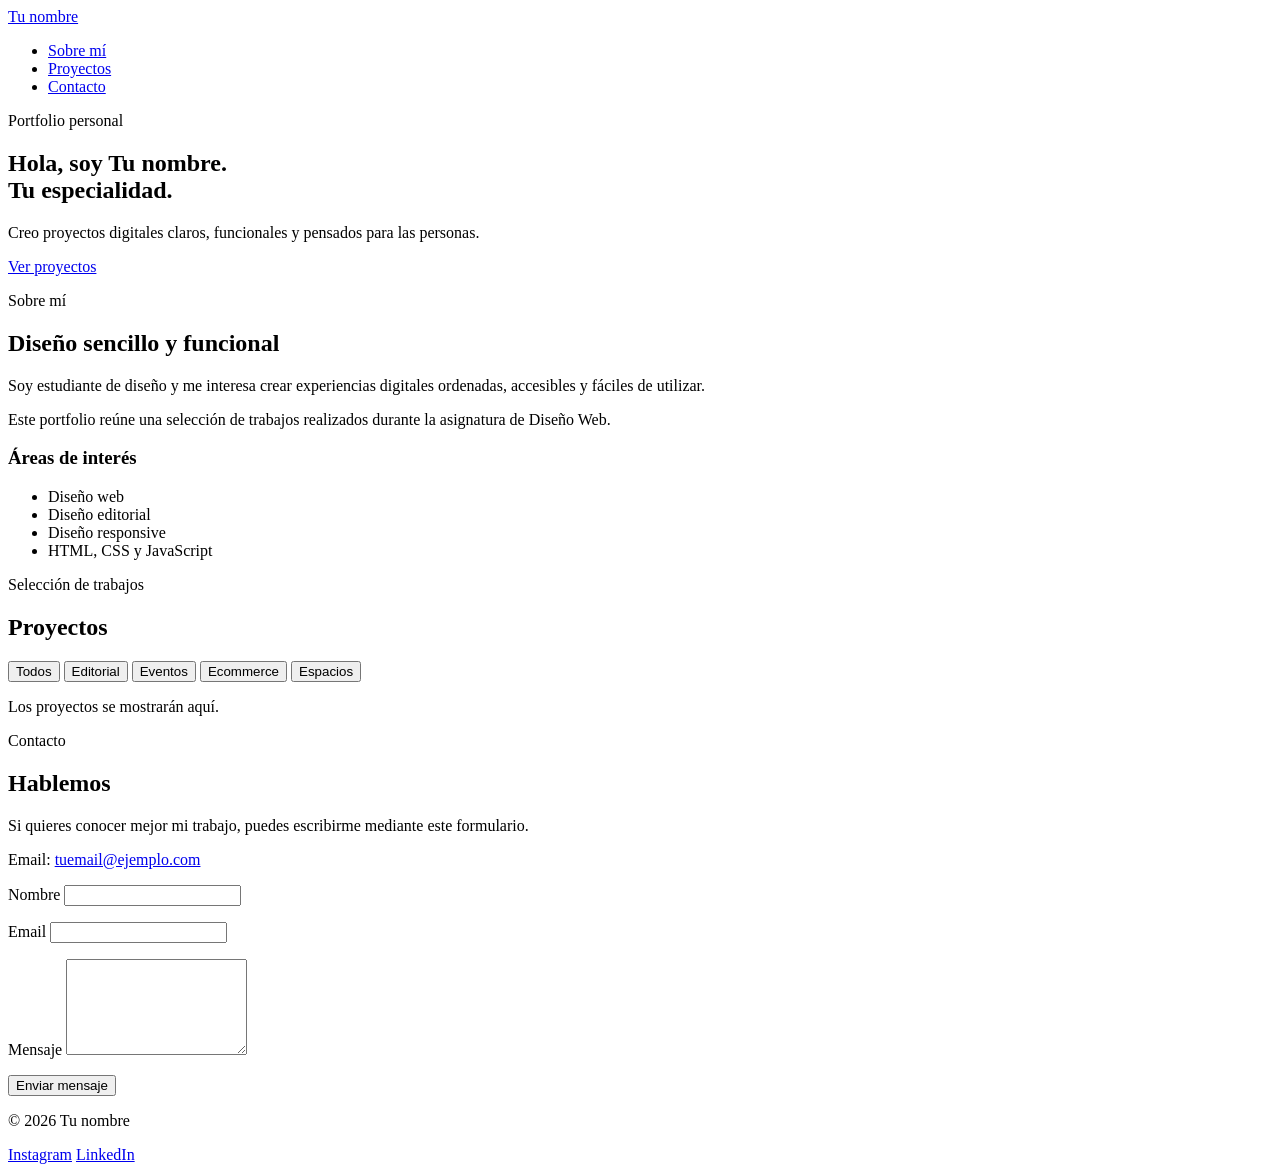
==== index.html @ 65d82bed "feat: añadir estructura semántica de la página principal" ====
<!DOCTYPE html>
<html lang="es">
  <head>
    <meta charset="UTF-8" />
    <meta name="viewport" content="width=device-width, initial-scale=1.0" />
    <meta
      name="description"
      content="Portfolio de diseño web con una selección de proyectos académicos."
    />
    <title>Tu nombre | Portfolio</title>
  </head>
  <body>
    <header class="site-header">
      <div class="container header-content">
        <a class="brand" href="index.html">Tu nombre</a>
        <nav class="main-nav" aria-label="Navegación principal">
          <ul class="nav-list">
            <li><a href="#sobre-mi">Sobre mí</a></li>
            <li><a href="#proyectos">Proyectos</a></li>
            <li><a href="#contacto">Contacto</a></li>
          </ul>
        </nav>
      </div>
    </header>

    <main>
      <section class="hero">
        <div class="container hero-content">
          <p class="section-label">Portfolio personal</p>
          <h1>Hola, soy Tu nombre.<br />Tu especialidad.</h1>
          <p class="hero-text">
            Creo proyectos digitales claros, funcionales y pensados para las
            personas.
          </p>
          <a class="button" href="#proyectos">Ver proyectos</a>
        </div>
      </section>

      <section class="section" id="sobre-mi">
        <div class="container about-layout">
          <div>
            <p class="section-label">Sobre mí</p>
            <h2>Diseño sencillo y funcional</h2>
          </div>
          <div class="about-text">
            <p>
              Soy estudiante de diseño y me interesa crear experiencias
              digitales ordenadas, accesibles y fáciles de utilizar.
            </p>
            <p>
              Este portfolio reúne una selección de trabajos realizados
              durante la asignatura de Diseño Web.
            </p>
            <h3>Áreas de interés</h3>
            <ul class="skills-list">
              <li>Diseño web</li>
              <li>Diseño editorial</li>
              <li>Diseño responsive</li>
              <li>HTML, CSS y JavaScript</li>
            </ul>
          </div>
        </div>
      </section>

      <section class="section section-alt" id="proyectos">
        <div class="container">
          <div class="section-heading">
            <p class="section-label">Selección de trabajos</p>
            <h2>Proyectos</h2>
          </div>

          <div class="filters" aria-label="Filtrar proyectos">
            <button class="filter-button active" type="button" data-filter="Todos">
              Todos
            </button>
            <button class="filter-button" type="button" data-filter="Editorial">
              Editorial
            </button>
            <button class="filter-button" type="button" data-filter="Eventos">
              Eventos
            </button>
            <button class="filter-button" type="button" data-filter="Ecommerce">
              Ecommerce
            </button>
            <button class="filter-button" type="button" data-filter="Espacios">
              Espacios
            </button>
          </div>

          <div class="projects-grid" id="projectsGrid">
            <p>Los proyectos se mostrarán aquí.</p>
          </div>
        </div>
      </section>

      <section class="section" id="contacto">
        <div class="container contact-layout">
          <div>
            <p class="section-label">Contacto</p>
            <h2>Hablemos</h2>
            <p>
              Si quieres conocer mejor mi trabajo, puedes escribirme mediante
              este formulario.
            </p>
            <p>
              Email:
              <a href="mailto:tuemail@ejemplo.com">tuemail@ejemplo.com</a>
            </p>
          </div>

          <form class="contact-form" id="contactForm" novalidate>
            <div class="form-field">
              <label for="name">Nombre</label>
              <input id="name" name="name" type="text" />
              <p class="form-error" id="nameError"></p>
            </div>

            <div class="form-field">
              <label for="email">Email</label>
              <input id="email" name="email" type="email" />
              <p class="form-error" id="emailError"></p>
            </div>

            <div class="form-field">
              <label for="message">Mensaje</label>
              <textarea id="message" name="message" rows="6"></textarea>
              <p class="form-error" id="messageError"></p>
            </div>

            <button class="button" type="submit">Enviar mensaje</button>
            <p class="form-feedback" id="formFeedback"></p>
          </form>
        </div>
      </section>
    </main>

    <footer class="site-footer">
      <div class="container footer-content">
        <p>© 2026 Tu nombre</p>
        <div class="footer-links">
          <a href="#">Instagram</a>
          <a href="#">LinkedIn</a>
        </div>
      </div>
    </footer>
  </body>
</html>
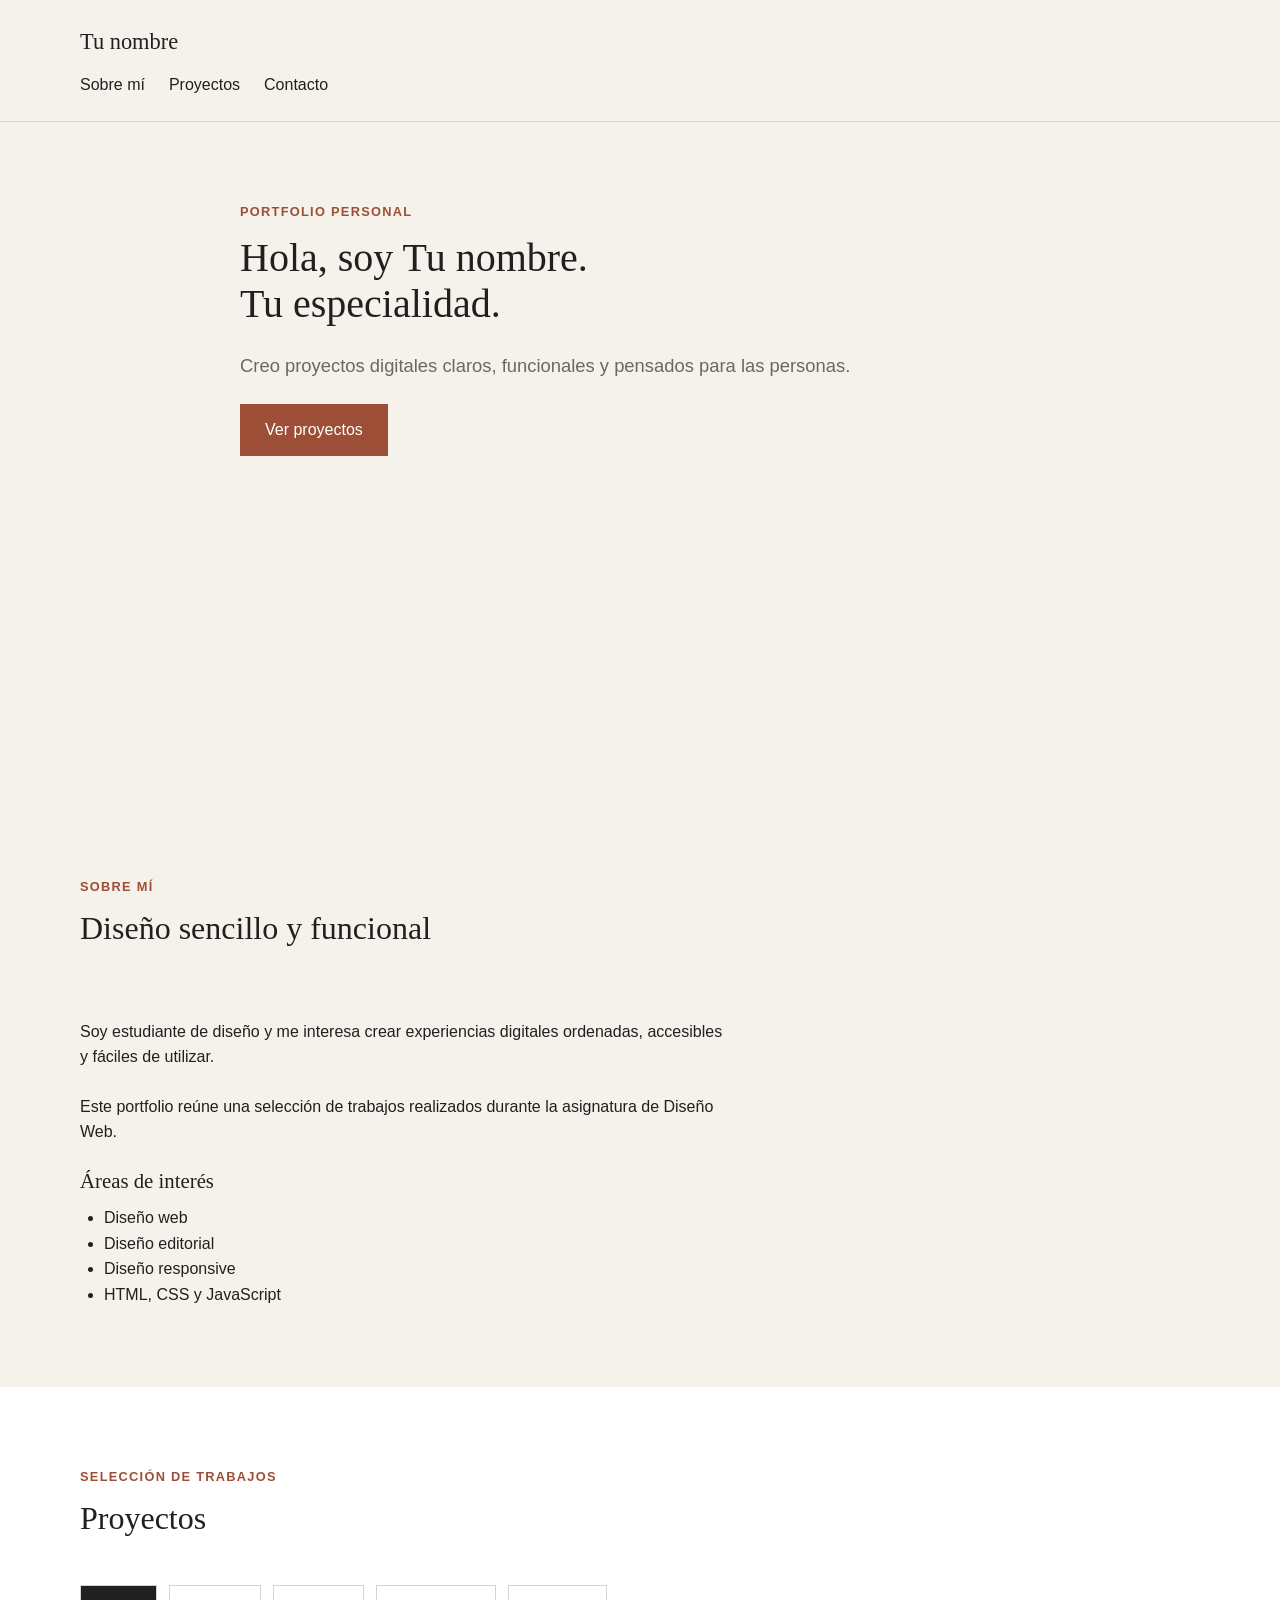
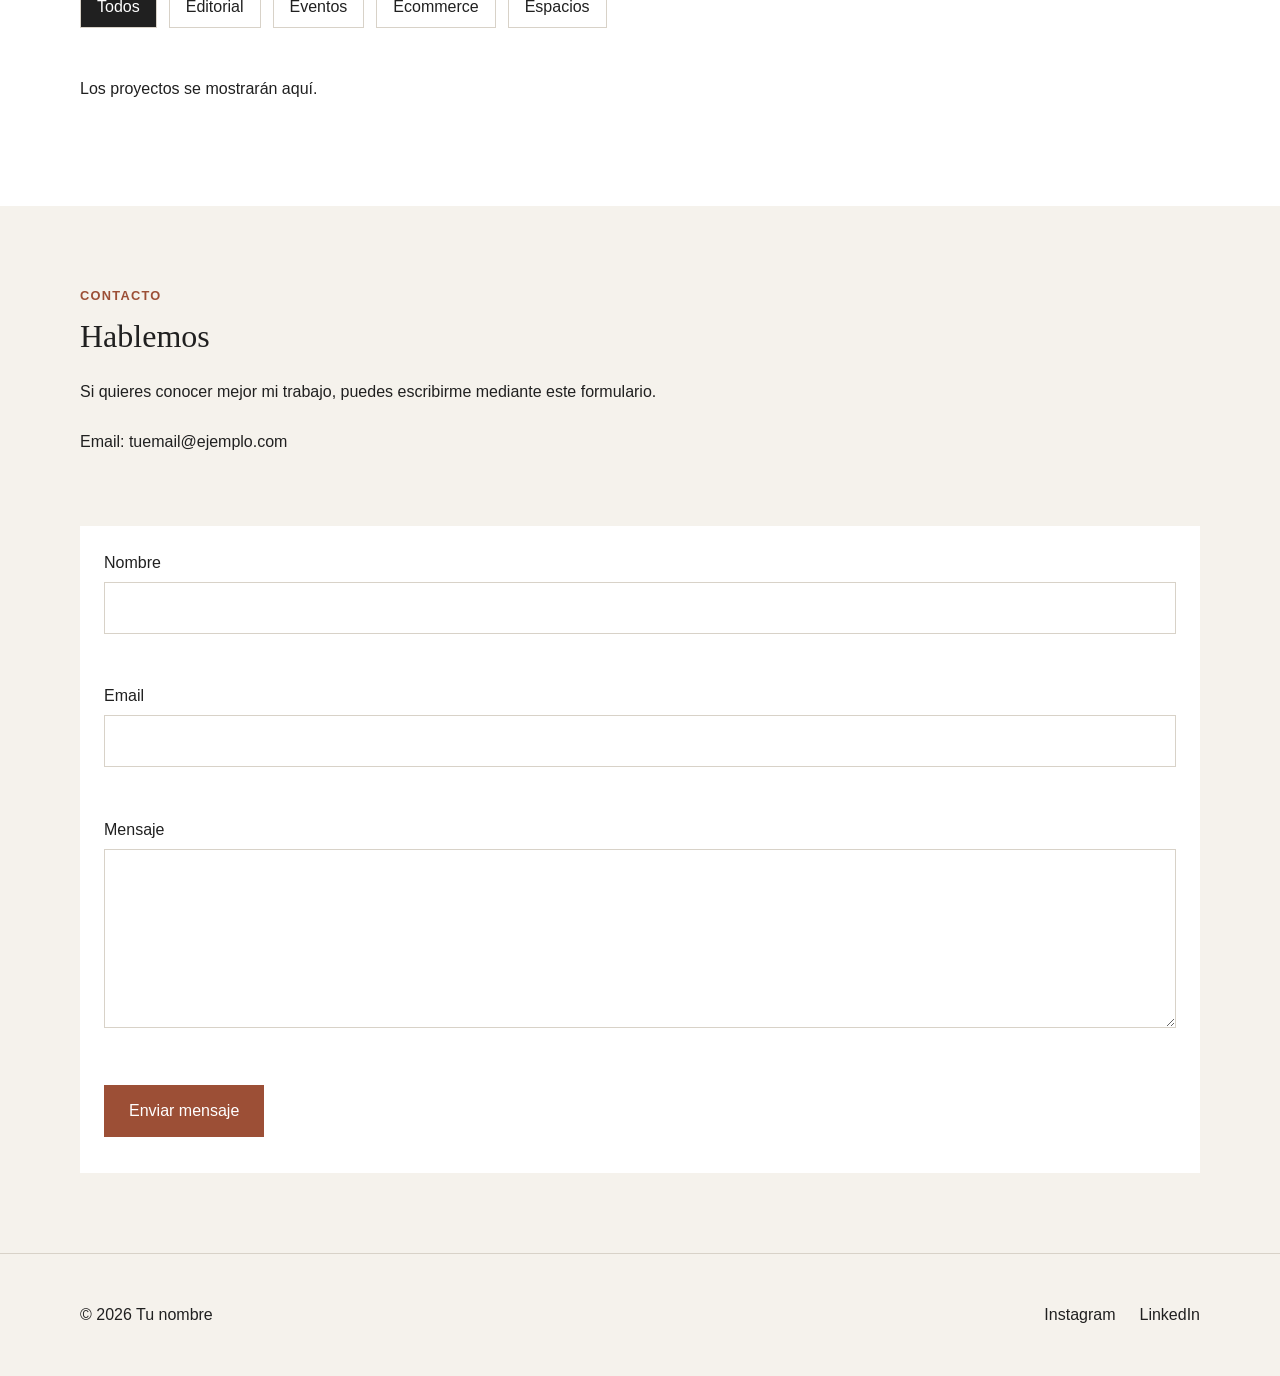
==== commit cf8c6377: "style: añadir variables y estilos base" ====
--- a/index.html
+++ b/index.html
@@ -8,6 +8,7 @@
       content="Portfolio de diseño web con una selección de proyectos académicos."
     />
     <title>Tu nombre | Portfolio</title>
+    <link rel="stylesheet" href="css/main.css" />
   </head>
   <body>
     <header class="site-header">
--- a/css/main.css
+++ b/css/main.css
@@ -0,0 +1,3 @@
+@import url("variables.css");
+@import url("base.css");
+@import url("components.css");
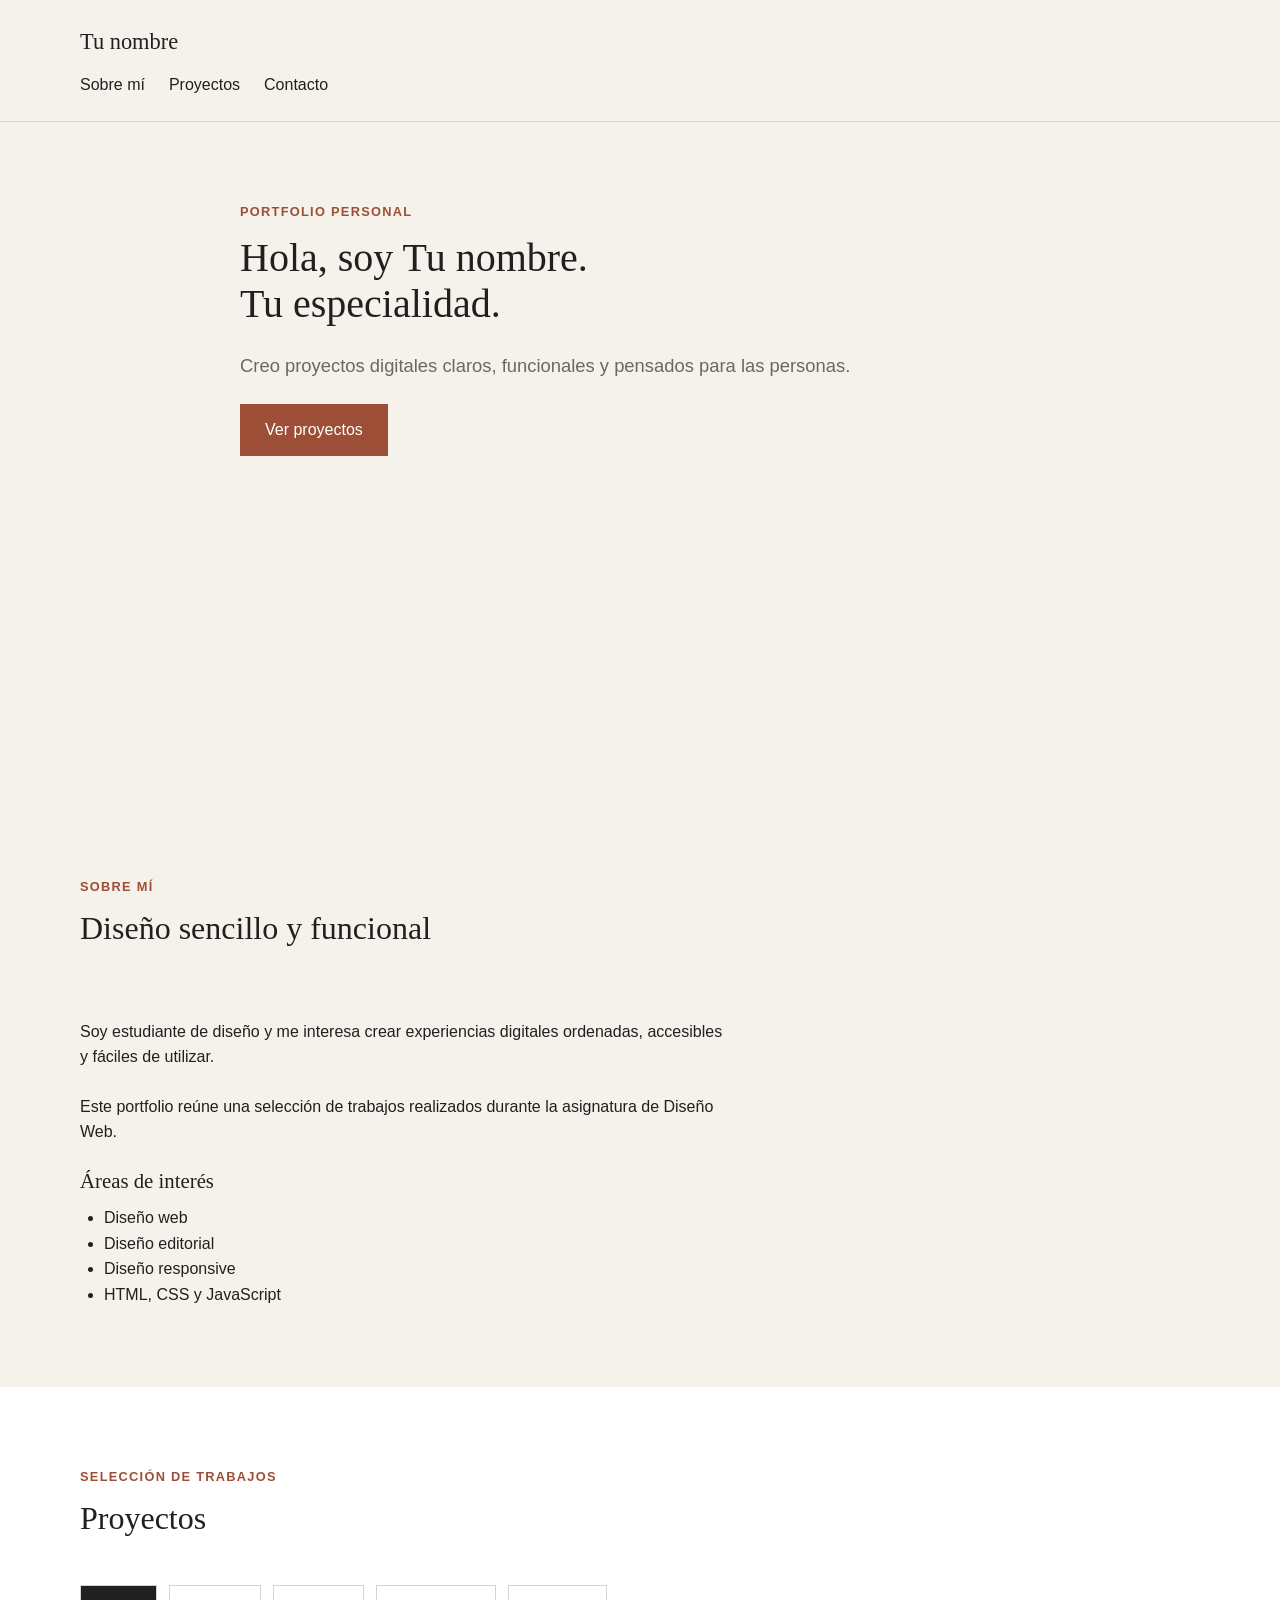
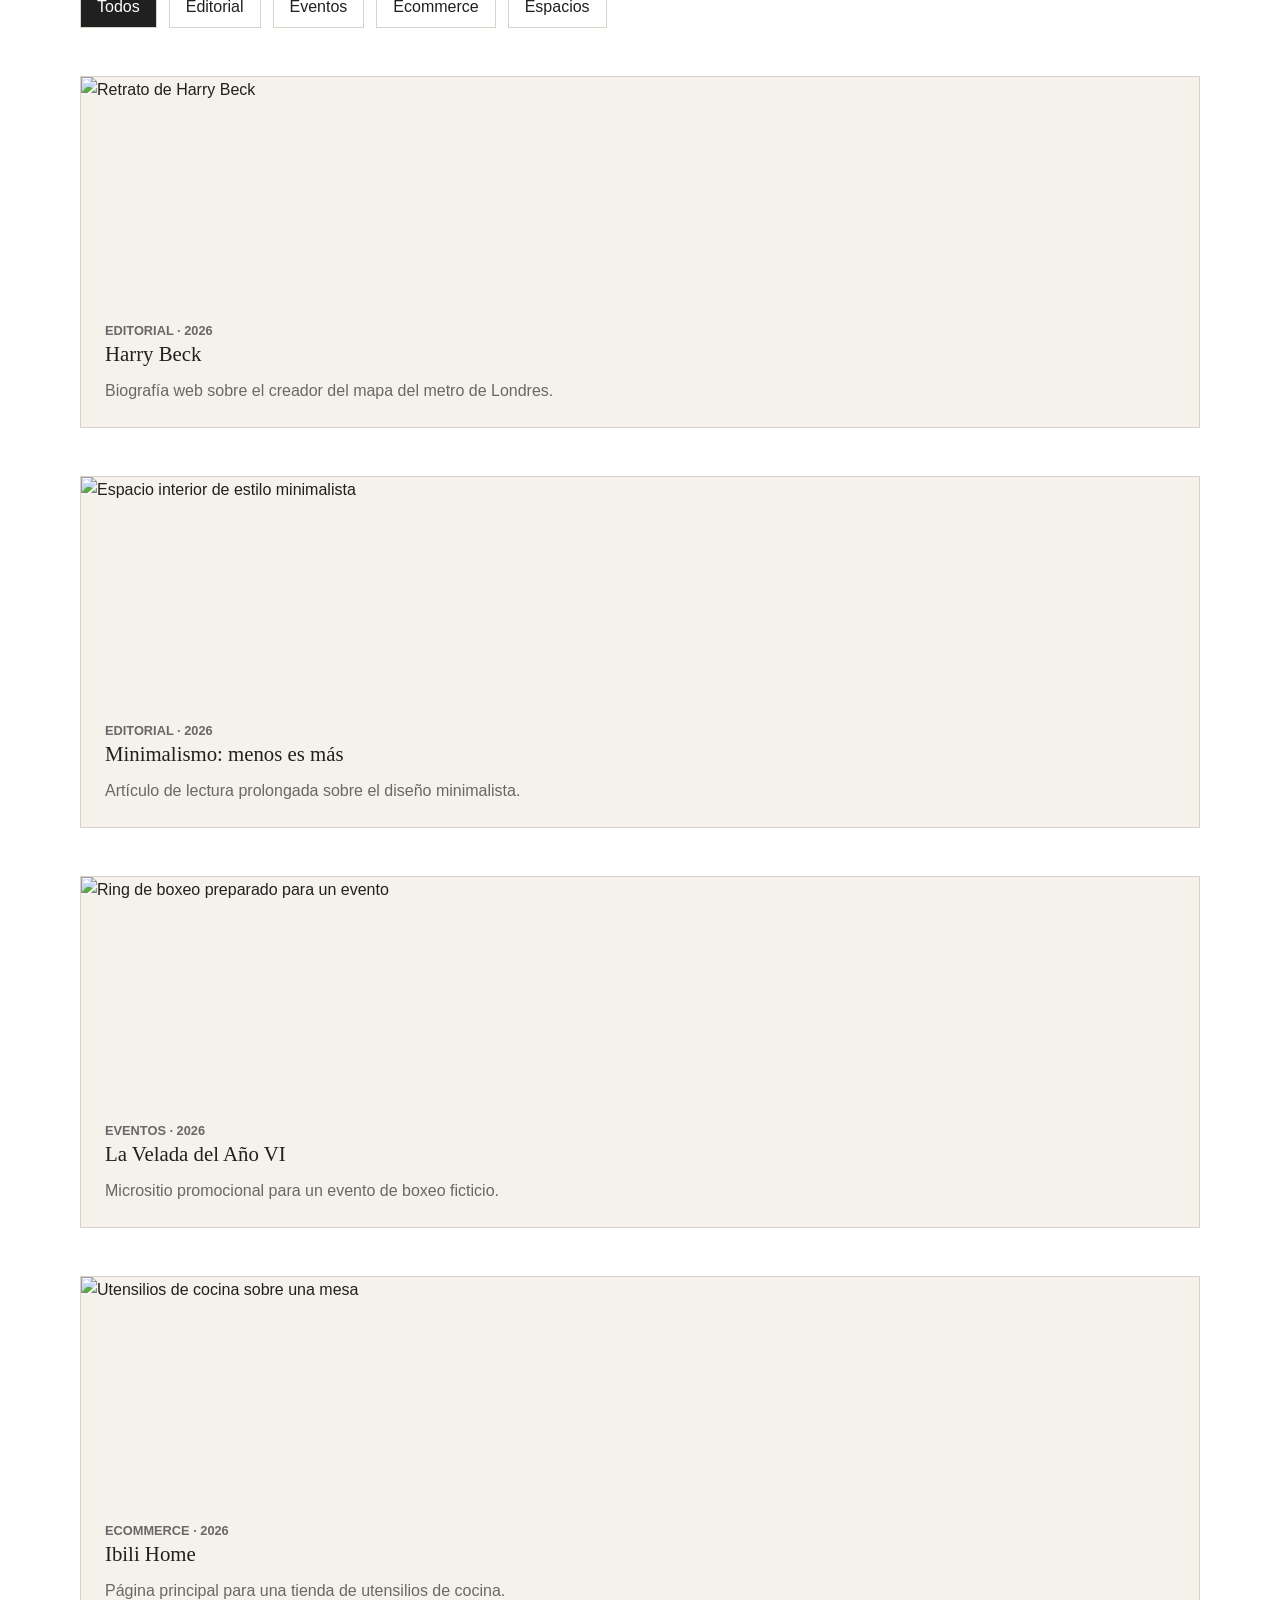
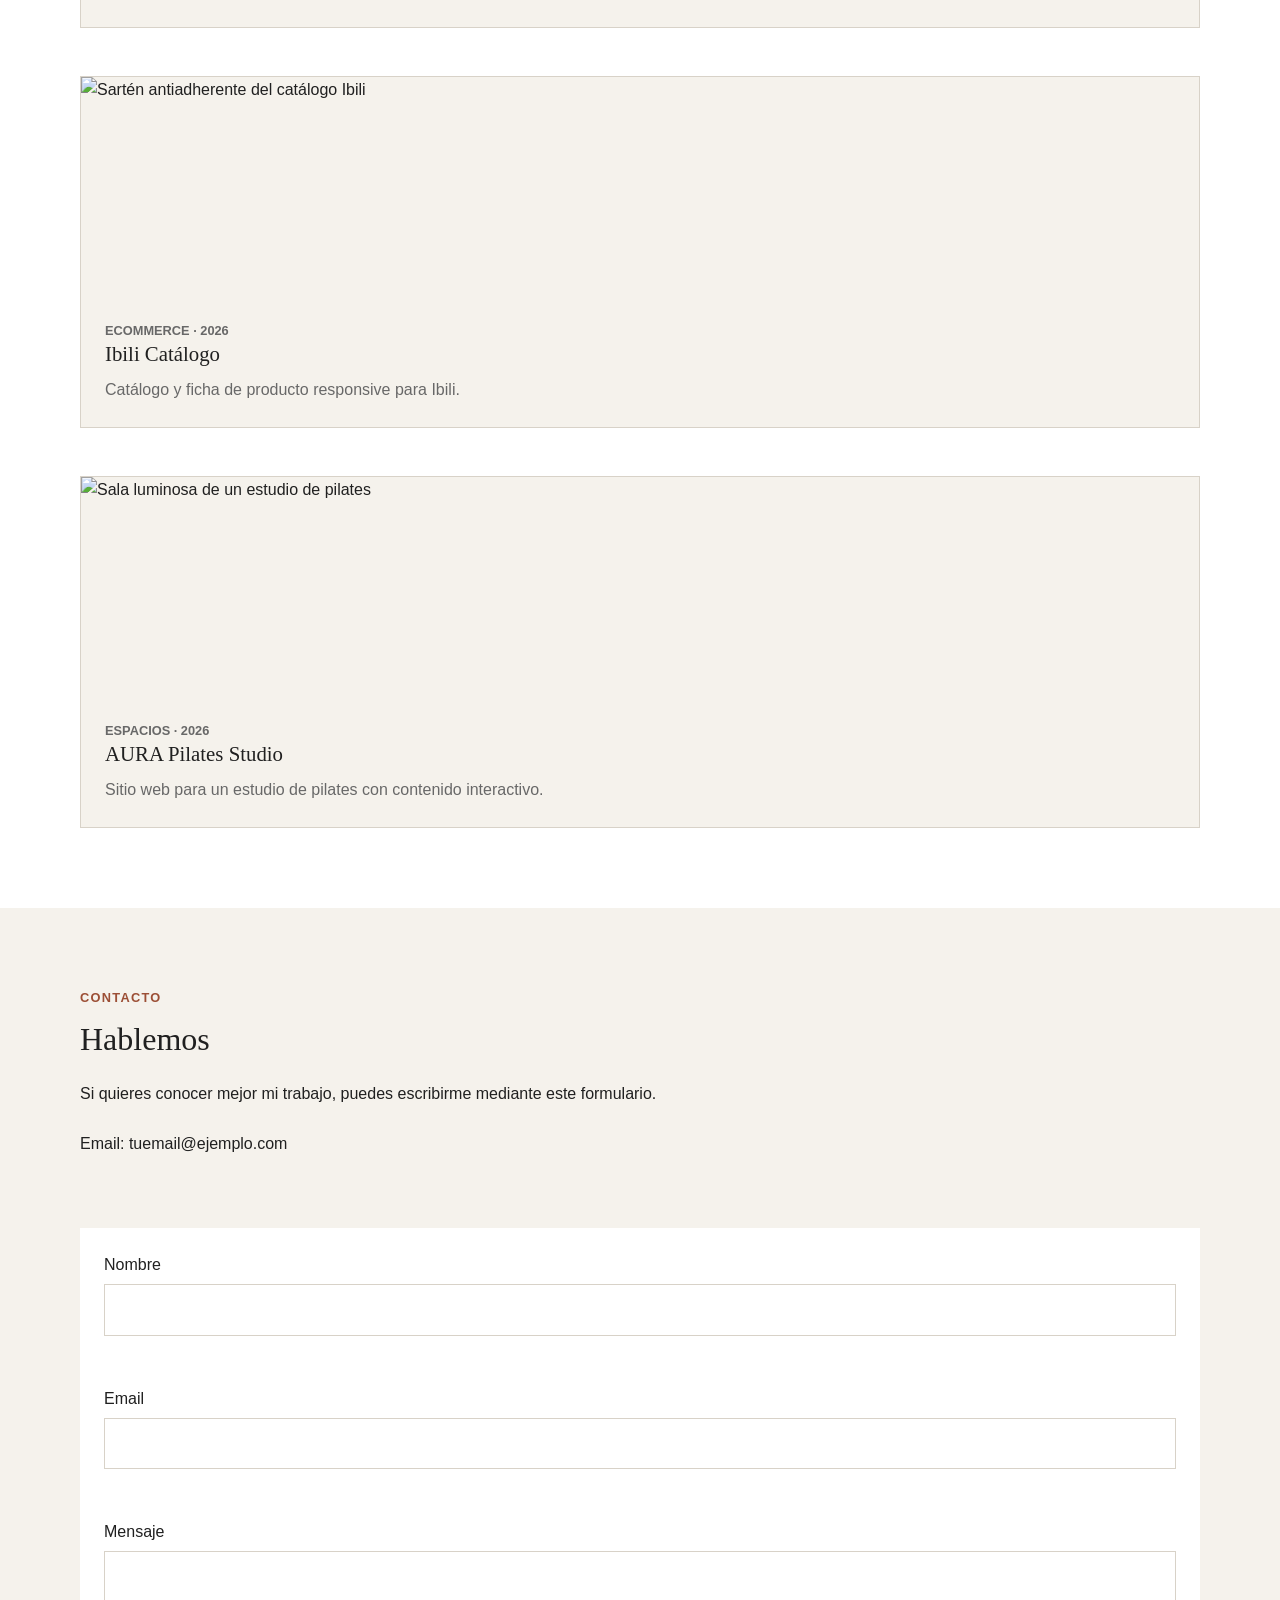
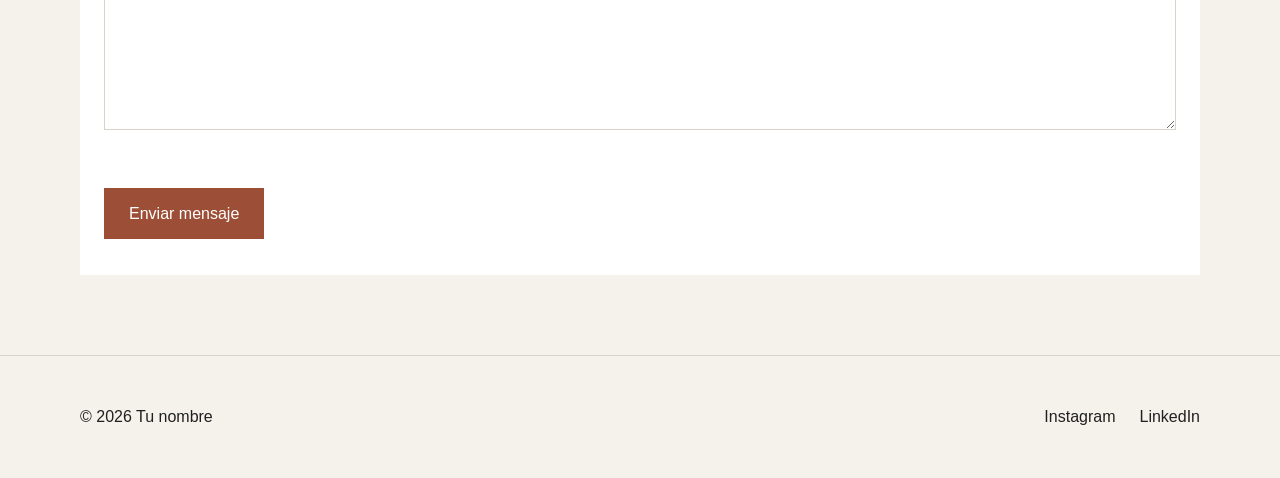
==== commit a8edf8f5: "feat: crear galería dinámica de proyectos" ====
--- a/index.html
+++ b/index.html
@@ -89,7 +89,7 @@
           </div>
 
           <div class="projects-grid" id="projectsGrid">
-            <p>Los proyectos se mostrarán aquí.</p>
+            <p>Los proyectos necesitan JavaScript para mostrarse.</p>
           </div>
         </div>
       </section>
@@ -144,5 +144,7 @@
         </div>
       </div>
     </footer>
+    <script src="js/proyectos.js"></script>
+    <script src="js/main.js"></script>
   </body>
 </html>
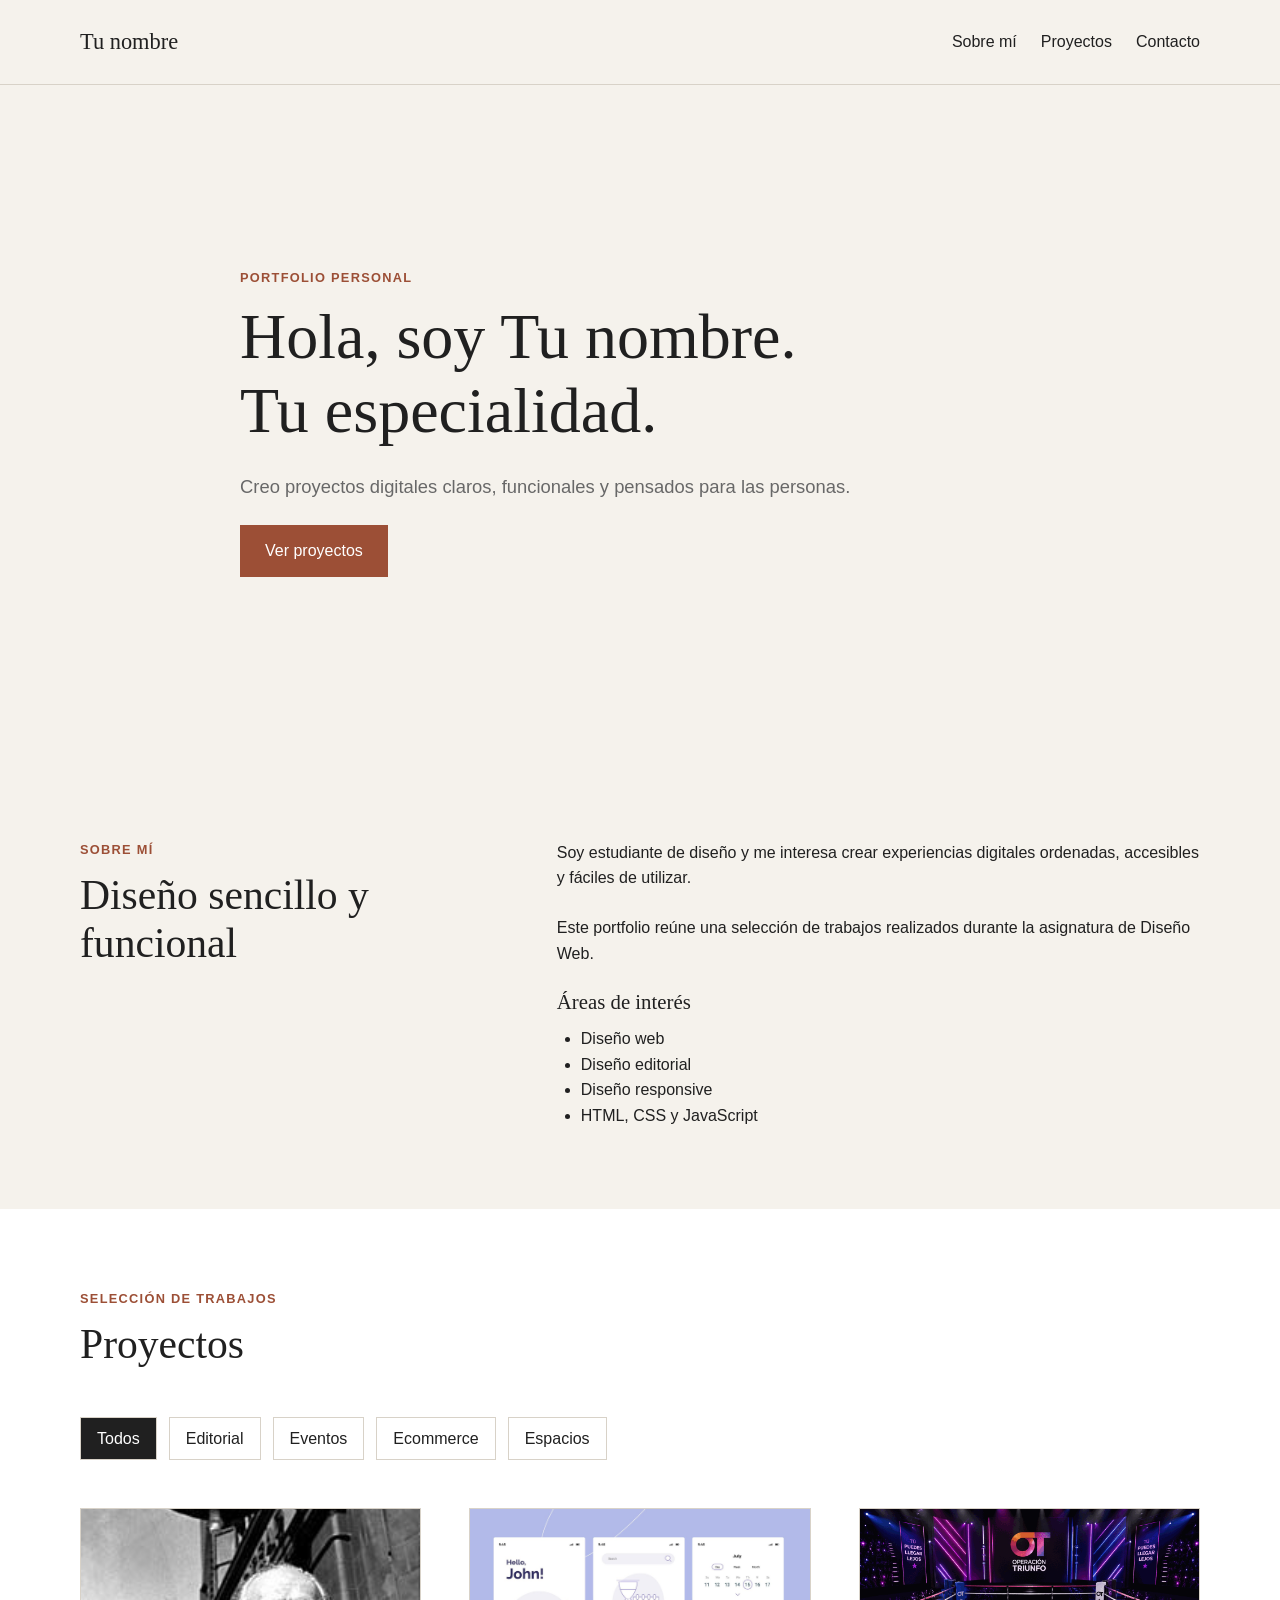
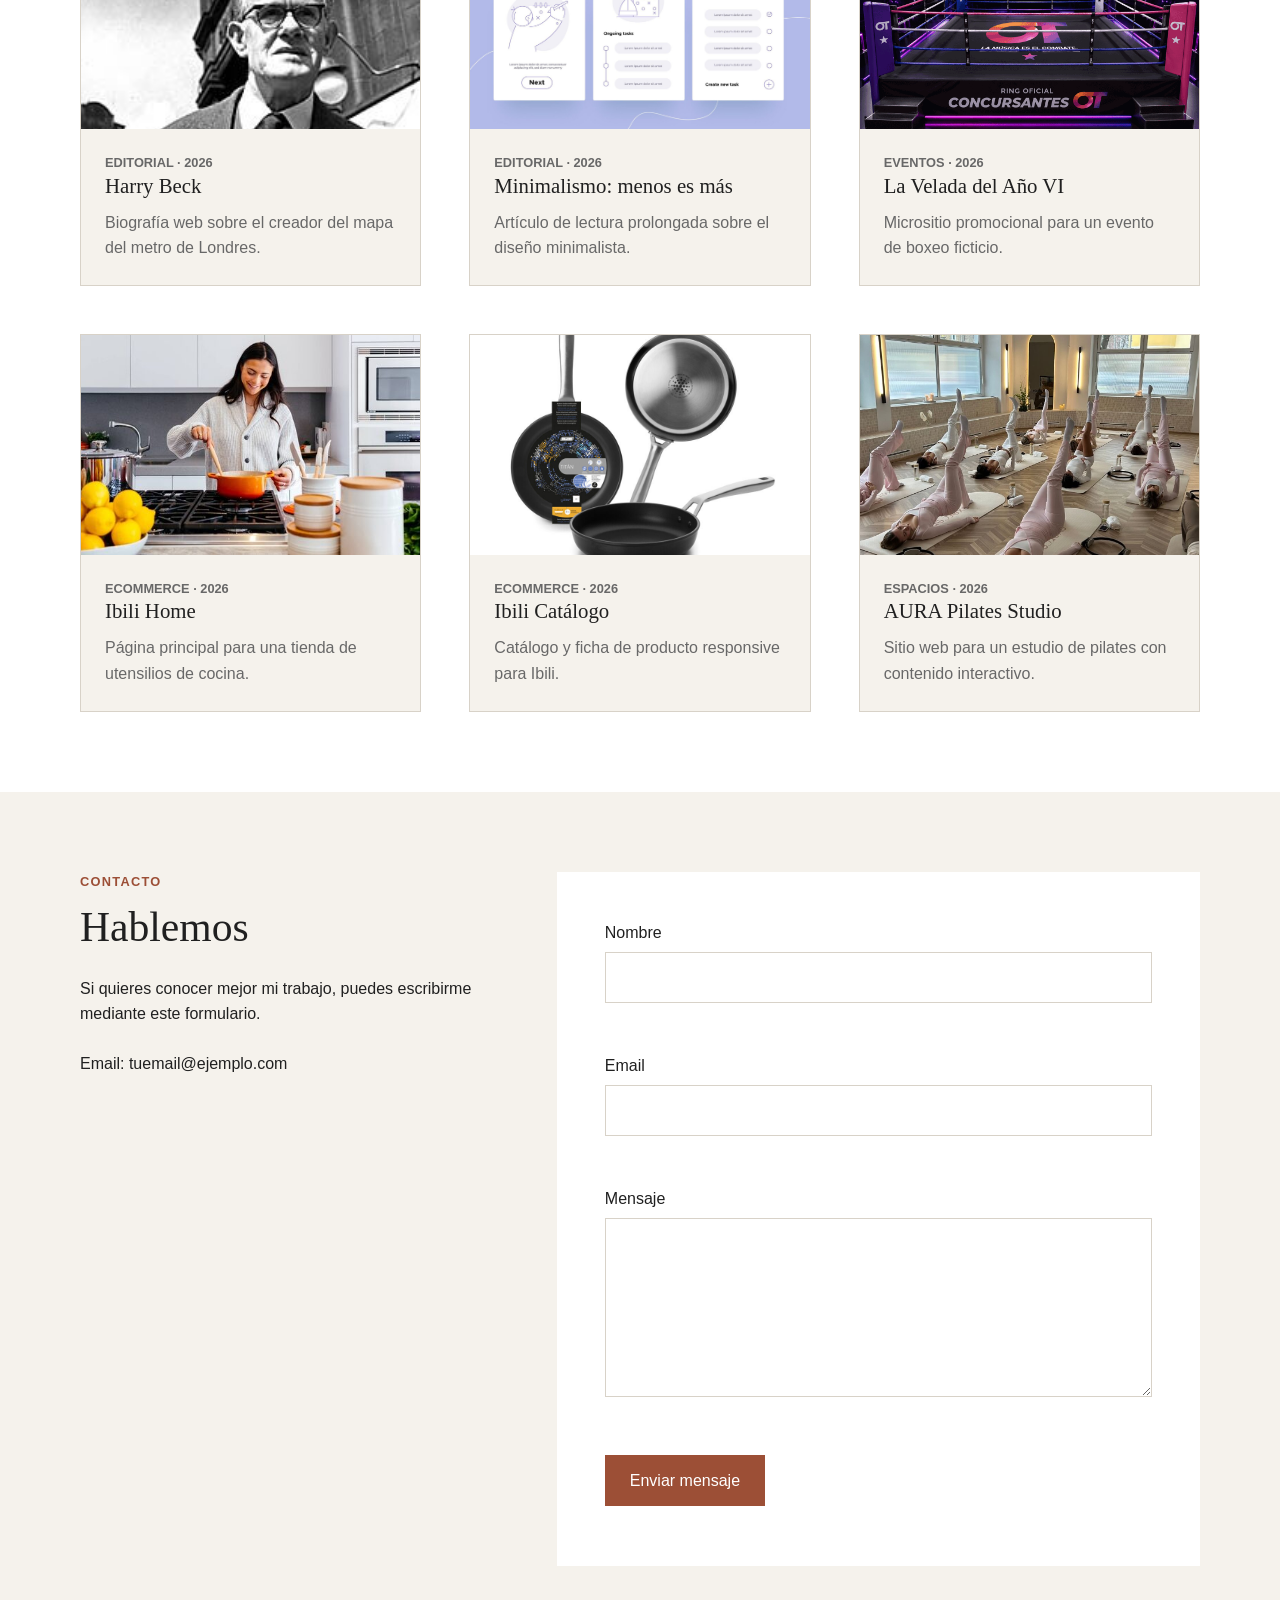
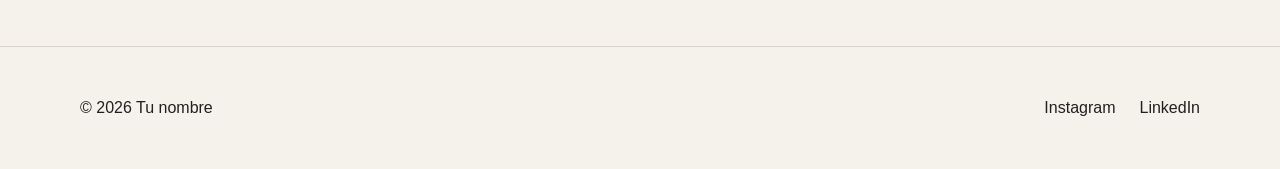
==== commit 5555e4df: "style: completar responsive y optimizar imágenes" ====
--- a/index.html
+++ b/index.html
@@ -8,6 +8,7 @@
       content="Portfolio de diseño web con una selección de proyectos académicos."
     />
     <title>Tu nombre | Portfolio</title>
+    <link rel="icon" href="img/favicon.png" type="image/png" />
     <link rel="stylesheet" href="css/main.css" />
   </head>
   <body>
@@ -37,7 +38,7 @@
         </div>
       </section>
 
-      <section class="section" id="sobre-mi">
+      <section class="section reveal" id="sobre-mi">
         <div class="container about-layout">
           <div>
             <p class="section-label">Sobre mí</p>
@@ -63,7 +64,7 @@
         </div>
       </section>
 
-      <section class="section section-alt" id="proyectos">
+      <section class="section section-alt reveal" id="proyectos">
         <div class="container">
           <div class="section-heading">
             <p class="section-label">Selección de trabajos</p>
@@ -94,7 +95,7 @@
         </div>
       </section>
 
-      <section class="section" id="contacto">
+      <section class="section reveal" id="contacto">
         <div class="container contact-layout">
           <div>
             <p class="section-label">Contacto</p>
